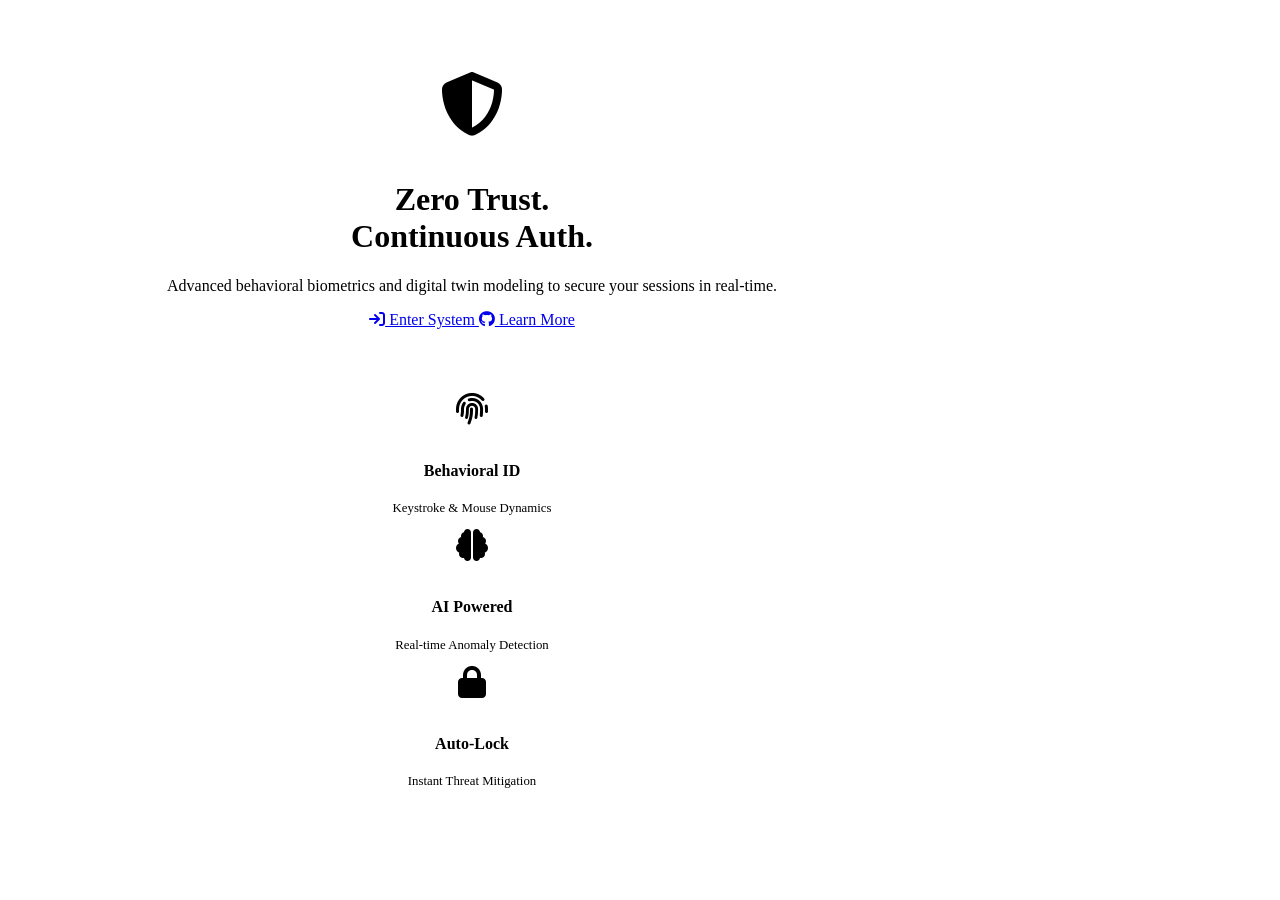
==== templates/index.html @ 80eba7c7 "version 1" ====
<!DOCTYPE html>
<html lang="en">
<head>
    <meta charset="UTF-8">
    <meta name="viewport" content="width=device-width, initial-scale=1.0">
    <title>CDT-MFA | Next Gen Security</title>
    <link rel="stylesheet" href="https://cdnjs.cloudflare.com/ajax/libs/font-awesome/6.4.0/css/all.min.css">
    <link href="https://fonts.googleapis.com/css2?family=Inter:wght@400;500;700&display=swap" rel="stylesheet">
    <link rel="stylesheet" href="{{ url_for('static', filename='css/style.css') }}">
</head>
<body>

    <div class="hero-section animate-fade-in">
        <div class="glass-panel" style="padding: 4rem; text-align: center; max-width: 800px;">
            <i class="fa-solid fa-shield-halved" style="font-size: 4rem; color: var(--primary-color); margin-bottom: 1.5rem;"></i>
            <h1 class="hero-title">Zero Trust. <br> Continuous Auth.</h1>
            <p class="hero-subtitle">
                Advanced behavioral biometrics and digital twin modeling to secure your sessions in real-time.
            </p>
            
            <div class="hero-actions" style="justify-content: center;">
                <a href="/login" class="btn btn-primary">
                    <i class="fa-solid fa-arrow-right-to-bracket"></i> Enter System
                </a>
                <a href="https://github.com/google-deepmind" target="_blank" class="btn btn-secondary">
                    <i class="fa-brands fa-github"></i> Learn More
                </a>
            </div>

            <div class="metrics-grid" style="margin-top: 4rem; grid-template-columns: repeat(3, 1fr); gap: 1rem;">
                <div style="text-align: center;">
                    <i class="fa-solid fa-fingerprint" style="font-size: 2rem; color: var(--secondary-color); margin-bottom: 1rem;"></i>
                    <h4 style="font-size: 1rem;">Behavioral ID</h4>
                    <p style="font-size: 0.8rem; color: var(--text-muted);">Keystroke & Mouse Dynamics</p>
                </div>
                <div style="text-align: center;">
                    <i class="fa-solid fa-brain" style="font-size: 2rem; color: var(--primary-color); margin-bottom: 1rem;"></i>
                    <h4 style="font-size: 1rem;">AI Powered</h4>
                    <p style="font-size: 0.8rem; color: var(--text-muted);">Real-time Anomaly Detection</p>
                </div>
                <div style="text-align: center;">
                    <i class="fa-solid fa-lock" style="font-size: 2rem; color: var(--danger-color); margin-bottom: 1rem;"></i>
                    <h4 style="font-size: 1rem;">Auto-Lock</h4>
                    <p style="font-size: 0.8rem; color: var(--text-muted);">Instant Threat Mitigation</p>
                </div>
            </div>
        </div>
    </div>

</body>
</html>
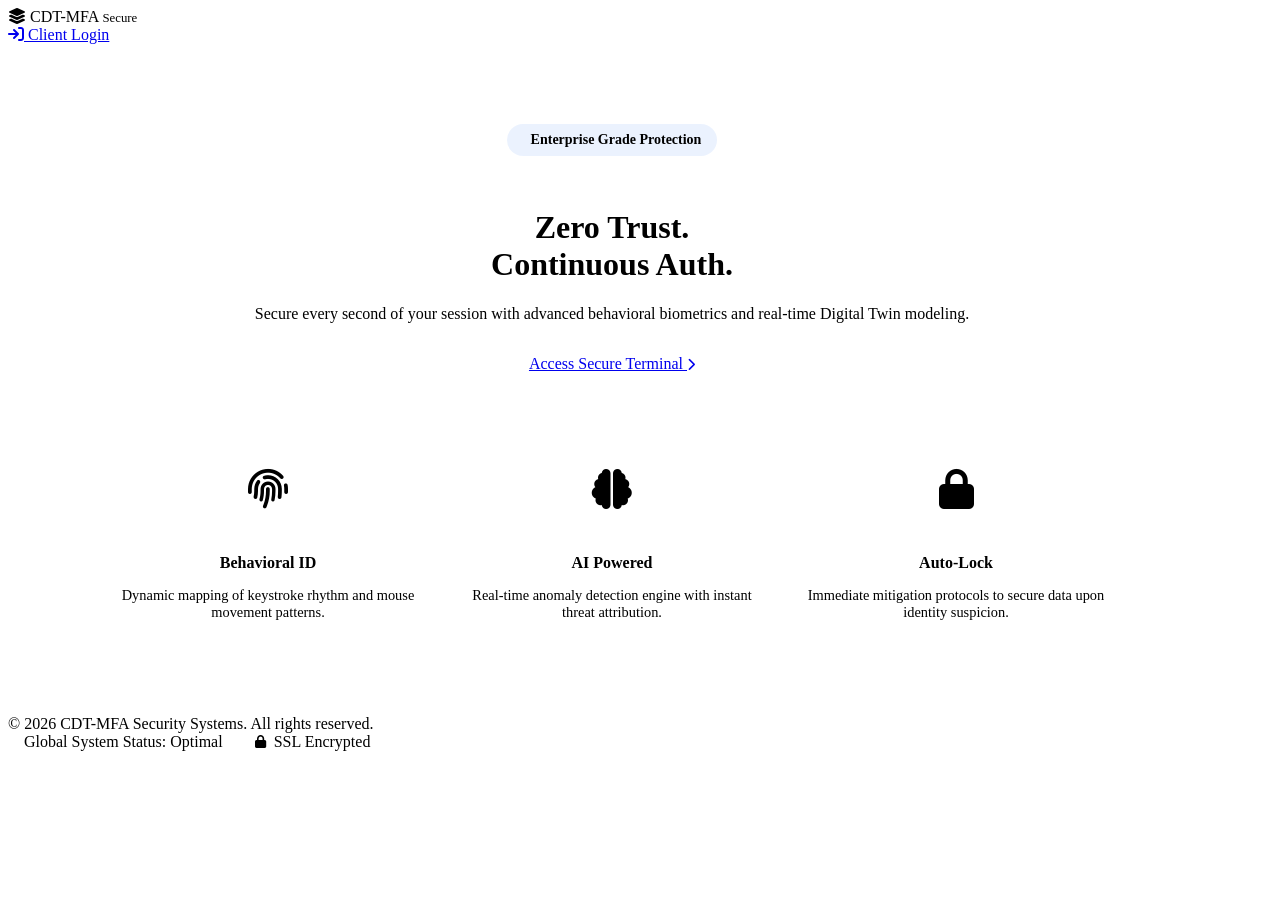
==== commit 4e6f19a4: "version 2" ====
--- a/templates/index.html
+++ b/templates/index.html
@@ -1,51 +1,87 @@
 <!DOCTYPE html>
 <html lang="en">
+
 <head>
     <meta charset="UTF-8">
     <meta name="viewport" content="width=device-width, initial-scale=1.0">
-    <title>CDT-MFA | Next Gen Security</title>
+    <title>CDT-MFA | Behavioral Continuous Authentication</title>
     <link rel="stylesheet" href="https://cdnjs.cloudflare.com/ajax/libs/font-awesome/6.4.0/css/all.min.css">
-    <link href="https://fonts.googleapis.com/css2?family=Inter:wght@400;500;700&display=swap" rel="stylesheet">
+    <link href="https://fonts.googleapis.com/css2?family=Inter:wght@400;500;600;700&display=swap" rel="stylesheet">
     <link rel="stylesheet" href="{{ url_for('static', filename='css/style.css') }}">
 </head>
+
 <body>
 
-    <div class="hero-section animate-fade-in">
-        <div class="glass-panel" style="padding: 4rem; text-align: center; max-width: 800px;">
-            <i class="fa-solid fa-shield-halved" style="font-size: 4rem; color: var(--primary-color); margin-bottom: 1.5rem;"></i>
-            <h1 class="hero-title">Zero Trust. <br> Continuous Auth.</h1>
+    <nav class="top-nav">
+        <div class="brand">
+            <i class="fa-solid fa-layer-group"></i>
+            <span>CDT-MFA <span style="font-weight:400; color:var(--text-muted); font-size:0.8em;">Secure</span></span>
+        </div>
+        <div style="display: flex; gap: 2rem; align-items: center;">
+            <a href="/login" class="btn btn-primary">
+                <i class="fa-solid fa-arrow-right-to-bracket"></i> Client Login
+            </a>
+        </div>
+    </nav>
+
+    <div class="hero-section">
+        <div class="glass-panel" style="padding: 5rem; text-align: center; max-width: 1000px; margin: 0 1.5rem;">
+            <div
+                style="display: inline-flex; align-items: center; gap: 0.5rem; background: rgba(59, 130, 246, 0.1); color: var(--primary-color); padding: 0.5rem 1rem; border-radius: 99px; font-size: 0.875rem; font-weight: 600; margin-bottom: 2rem;">
+                <i class="fa-solid fa-shield-check"></i> Enterprise Grade Protection
+            </div>
+
+            <h1 class="hero-title">Zero Trust.<br>Continuous Auth.</h1>
             <p class="hero-subtitle">
-                Advanced behavioral biometrics and digital twin modeling to secure your sessions in real-time.
+                Secure every second of your session with advanced behavioral biometrics and real-time Digital Twin
+                modeling.
             </p>
-            
-            <div class="hero-actions" style="justify-content: center;">
-                <a href="/login" class="btn btn-primary">
-                    <i class="fa-solid fa-arrow-right-to-bracket"></i> Enter System
-                </a>
-                <a href="https://github.com/google-deepmind" target="_blank" class="btn btn-secondary">
-                    <i class="fa-brands fa-github"></i> Learn More
+
+            <div style="display: flex; gap: 1.5rem; justify-content: center; margin-bottom: 5rem;">
+                <a href="/login" class="btn btn-primary" style="padding: 1rem 2.5rem; font-size: 1rem;">
+                    Access Secure Terminal <i class="fa-solid fa-chevron-right" style="font-size: 0.8rem;"></i>
                 </a>
             </div>
 
-            <div class="metrics-grid" style="margin-top: 4rem; grid-template-columns: repeat(3, 1fr); gap: 1rem;">
-                <div style="text-align: center;">
-                    <i class="fa-solid fa-fingerprint" style="font-size: 2rem; color: var(--secondary-color); margin-bottom: 1rem;"></i>
-                    <h4 style="font-size: 1rem;">Behavioral ID</h4>
-                    <p style="font-size: 0.8rem; color: var(--text-muted);">Keystroke & Mouse Dynamics</p>
+            <div class="metrics-grid" style="display: grid; grid-template-columns: repeat(3, 1fr); gap: 2rem;">
+                <div class="metric-card">
+                    <i class="fa-solid fa-fingerprint"
+                        style="font-size: 2.5rem; color: var(--accent-color); margin-bottom: 1.5rem;"></i>
+                    <h4 style="margin-bottom: 0.75rem;">Behavioral ID</h4>
+                    <p style="font-size: 0.9rem; color: var(--text-muted);">Dynamic mapping of keystroke rhythm and
+                        mouse movement patterns.</p>
                 </div>
-                <div style="text-align: center;">
-                    <i class="fa-solid fa-brain" style="font-size: 2rem; color: var(--primary-color); margin-bottom: 1rem;"></i>
-                    <h4 style="font-size: 1rem;">AI Powered</h4>
-                    <p style="font-size: 0.8rem; color: var(--text-muted);">Real-time Anomaly Detection</p>
+                <div class="metric-card">
+                    <i class="fa-solid fa-brain"
+                        style="font-size: 2.5rem; color: var(--primary-color); margin-bottom: 1.5rem;"></i>
+                    <h4 style="margin-bottom: 0.75rem;">AI Powered</h4>
+                    <p style="font-size: 0.9rem; color: var(--text-muted);">Real-time anomaly detection engine with
+                        instant threat attribution.</p>
                 </div>
-                <div style="text-align: center;">
-                    <i class="fa-solid fa-lock" style="font-size: 2rem; color: var(--danger-color); margin-bottom: 1rem;"></i>
-                    <h4 style="font-size: 1rem;">Auto-Lock</h4>
-                    <p style="font-size: 0.8rem; color: var(--text-muted);">Instant Threat Mitigation</p>
+                <div class="metric-card">
+                    <i class="fa-solid fa-lock"
+                        style="font-size: 2.5rem; color: var(--danger-color); margin-bottom: 1.5rem;"></i>
+                    <h4 style="margin-bottom: 0.75rem;">Auto-Lock</h4>
+                    <p style="font-size: 0.9rem; color: var(--text-muted);">Immediate mitigation protocols to secure
+                        data upon identity suspicion.</p>
                 </div>
             </div>
         </div>
     </div>
 
+    <footer class="footer">
+        <div>&copy; 2026 CDT-MFA Security Systems. All rights reserved.</div>
+        <div style="display: flex; gap: 2rem; align-items: center;">
+            <div style="display: flex; align-items: center; gap: 0.5rem; color: var(--success-color);">
+                <span style="width: 8px; height: 8px; background: var(--success-color); border-radius: 50%;"></span>
+                Global System Status: Optimal
+            </div>
+            <div style="display: flex; align-items: center; gap: 0.5rem;">
+                <i class="fa-solid fa-lock" style="font-size: 0.8rem;"></i> SSL Encrypted
+            </div>
+        </div>
+    </footer>
+
 </body>
-</html>
+
+</html>
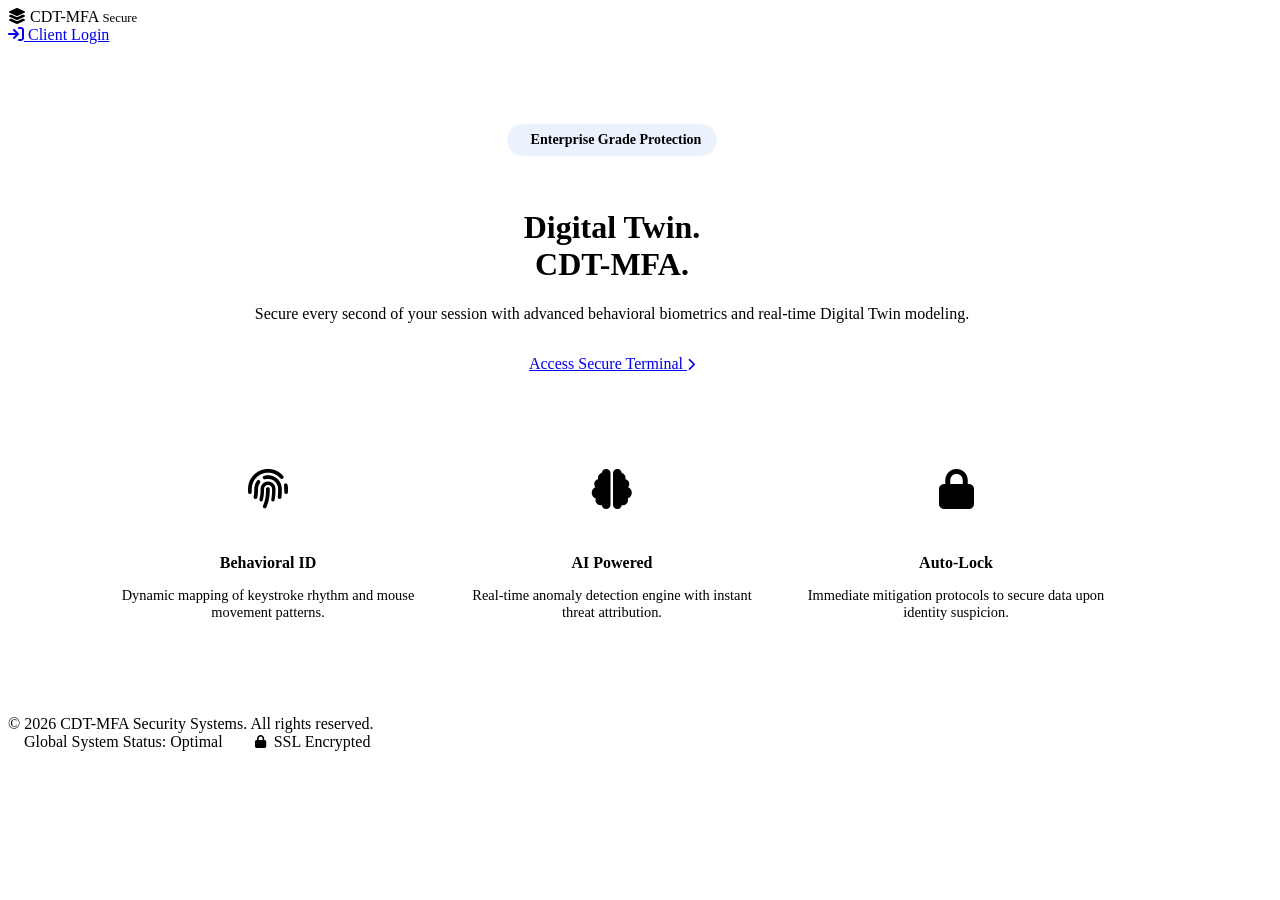
==== commit 5cb30ecc: "name changed" ====
--- a/templates/index.html
+++ b/templates/index.html
@@ -31,7 +31,7 @@
                 <i class="fa-solid fa-shield-check"></i> Enterprise Grade Protection
             </div>
 
-            <h1 class="hero-title">Zero Trust.<br>Continuous Auth.</h1>
+            <h1 class="hero-title">Digital Twin.<br>CDT-MFA.</h1>
             <p class="hero-subtitle">
                 Secure every second of your session with advanced behavioral biometrics and real-time Digital Twin
                 modeling.
